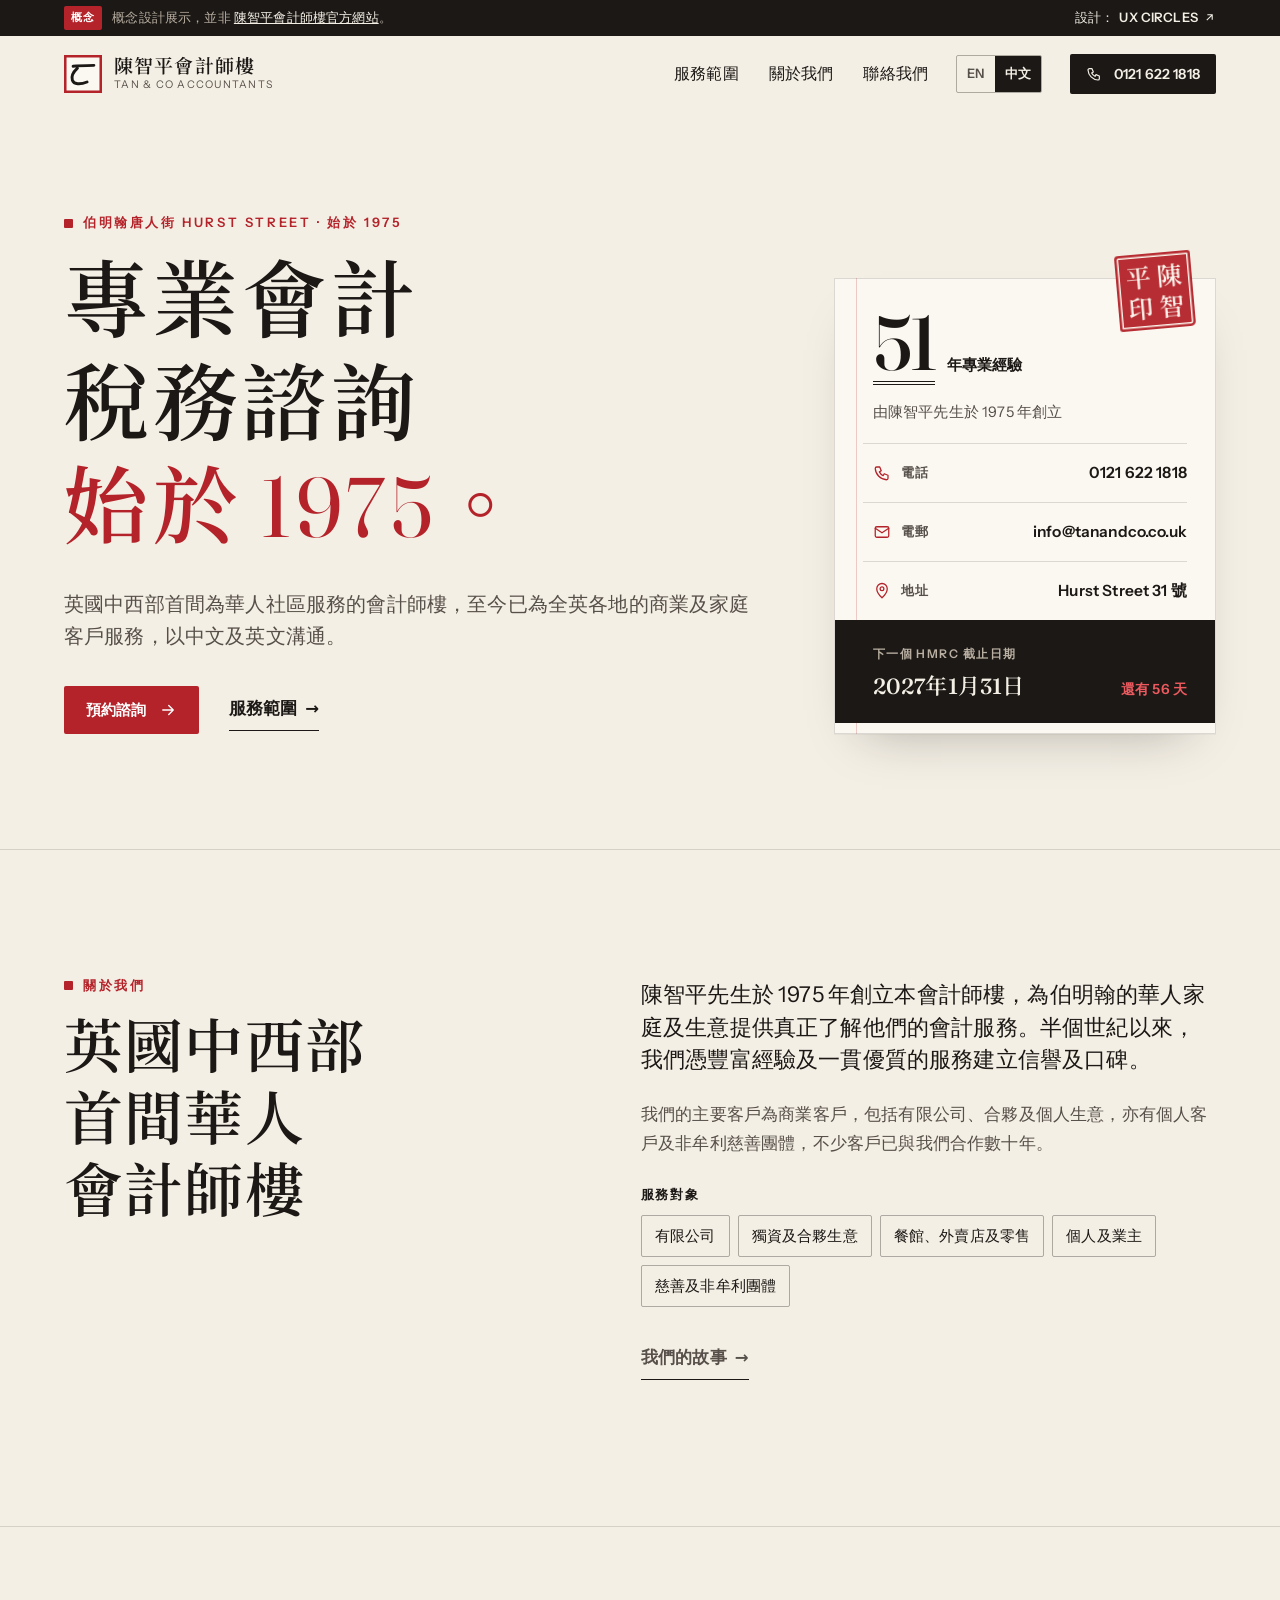
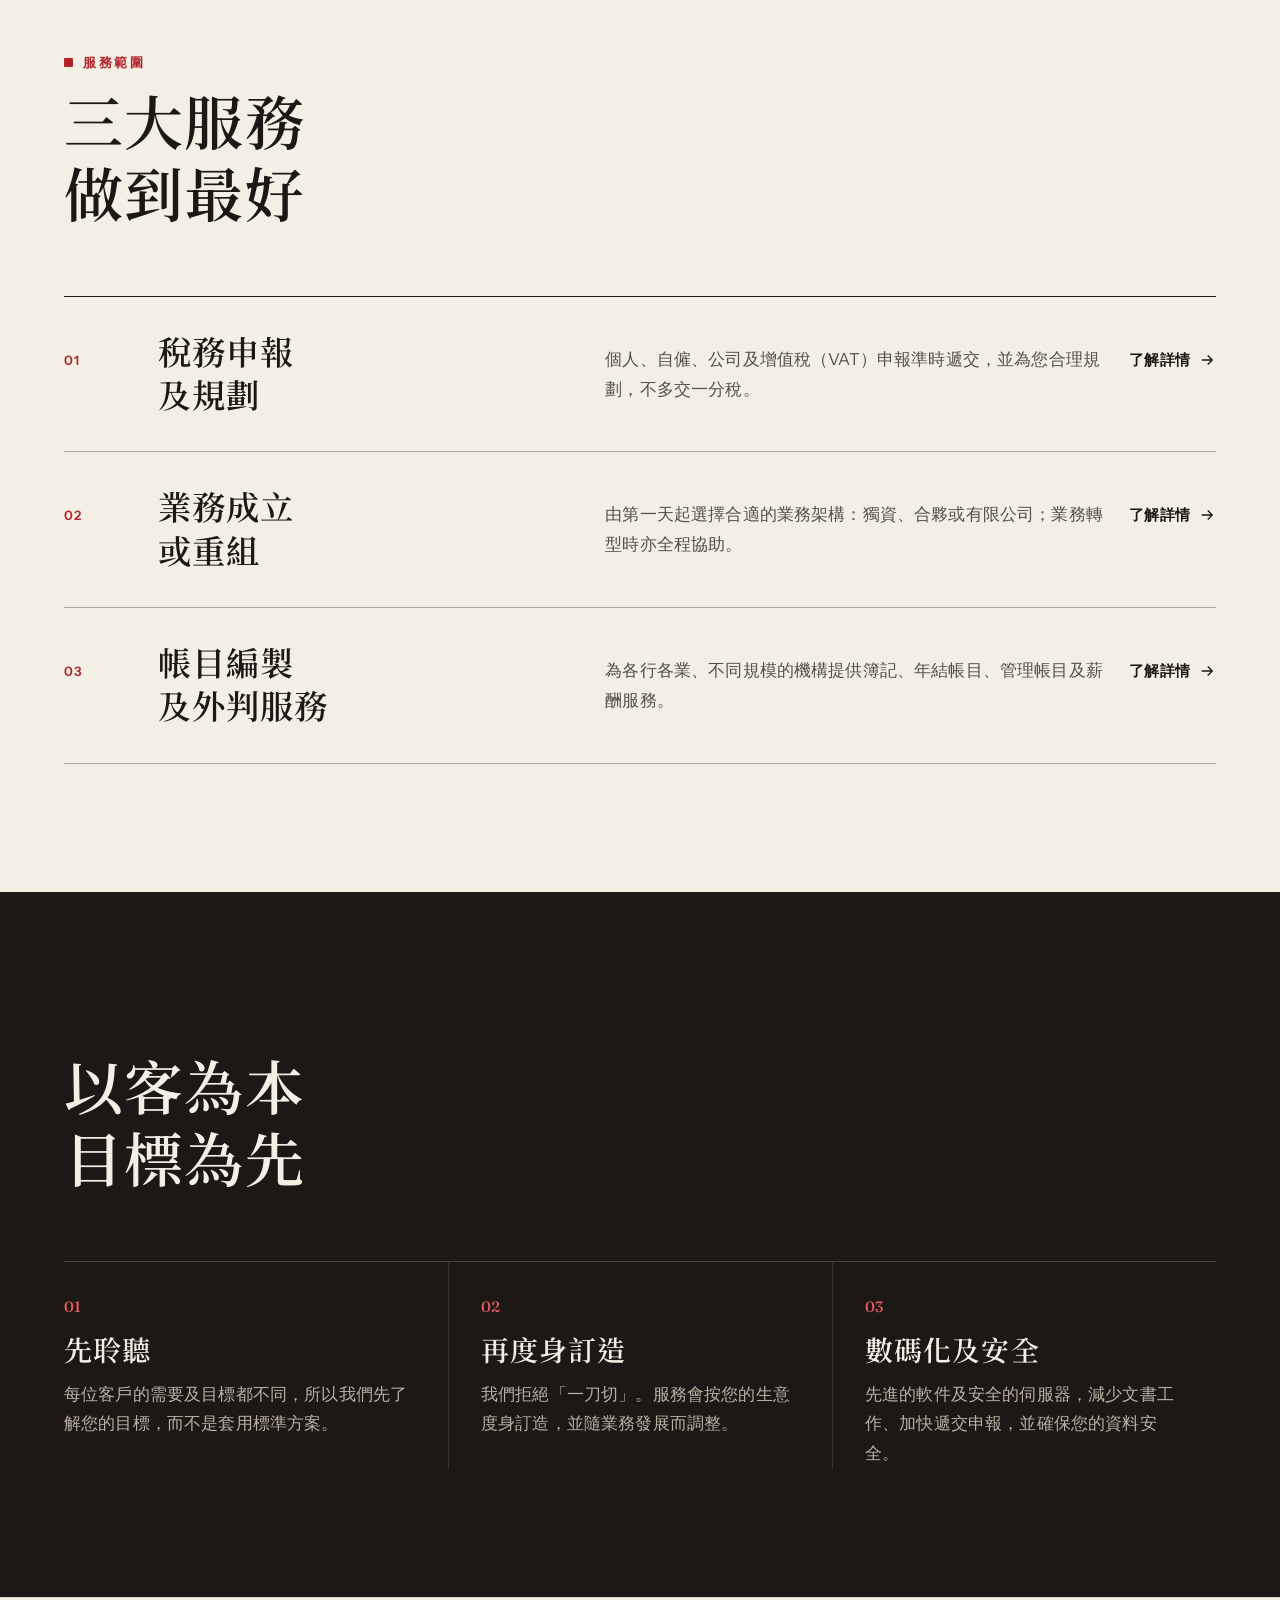
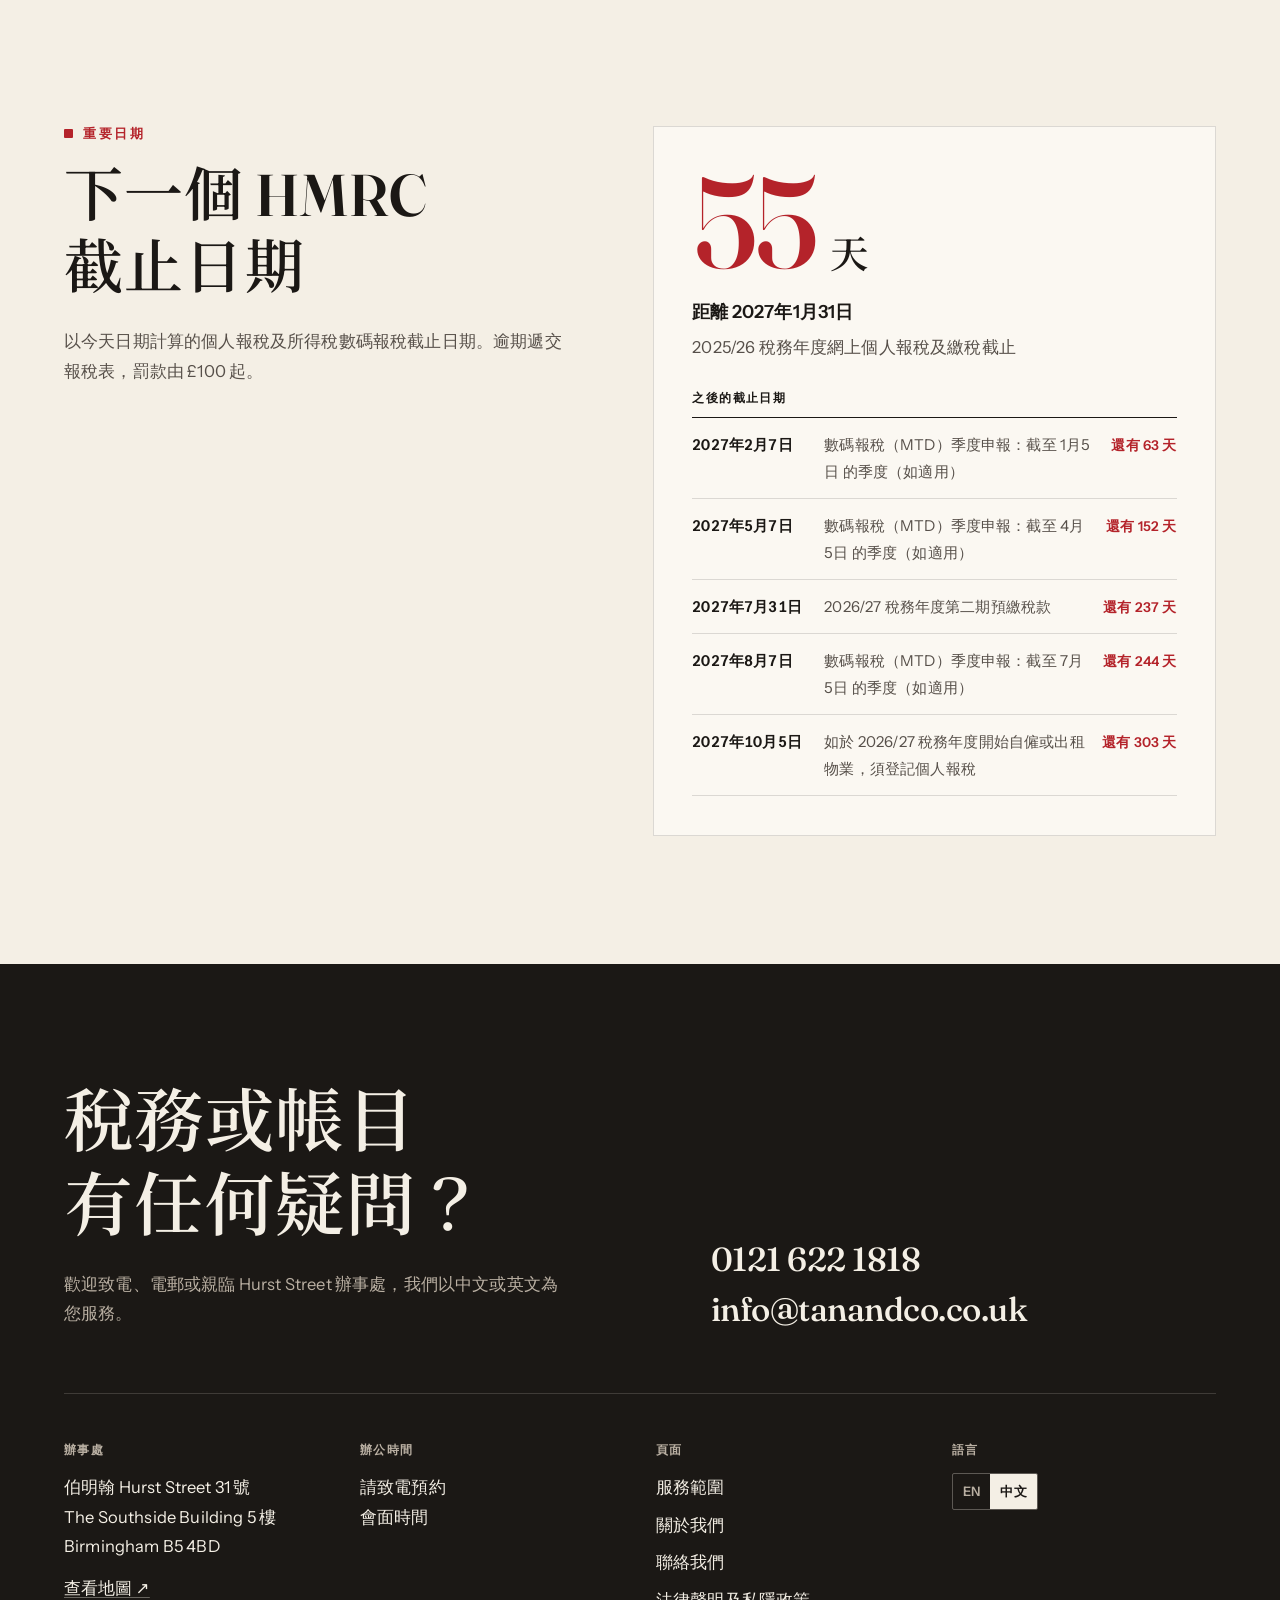
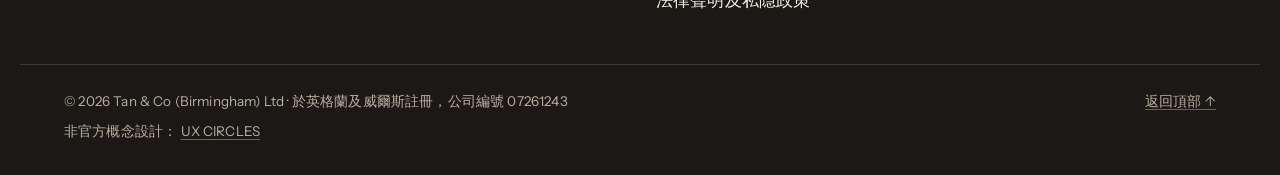
==== zh/index.html @ 6947b35d "Redesign Tan & Co Accountants website (EN + 繁體中文) Static, bilingual concept redesign of tanandco.co." ====
<!doctype html>
<html lang="zh-Hant">
<head>
<meta charset="utf-8">
<meta name="viewport" content="width=device-width, initial-scale=1">
<title>陳智平會計師樓 — 伯明翰唐人街華人會計師樓，始於 1975 | Tan &amp; Co</title>
<meta name="description" content="陳智平會計師樓自 1975 年起扎根伯明翰 Hurst Street，是英國中西部首間華人會計師樓。提供稅務、增值稅、公司成立、帳目及薪酬服務，中英文溝通。">
<link rel="canonical" href="https://www.tanandco.co.uk/zh/">
<link rel="alternate" hreflang="en-GB" href="https://www.tanandco.co.uk/">
<link rel="alternate" hreflang="zh-Hant" href="https://www.tanandco.co.uk/zh/">
<link rel="alternate" hreflang="x-default" href="https://www.tanandco.co.uk/">
<meta property="og:title" content="陳智平會計師樓 — 伯明翰唐人街華人會計師樓，始於 1975 | Tan &amp; Co">
<meta property="og:description" content="陳智平會計師樓自 1975 年起扎根伯明翰 Hurst Street，是英國中西部首間華人會計師樓。提供稅務、增值稅、公司成立、帳目及薪酬服務，中英文溝通。">
<meta property="og:type" content="website">
<meta property="og:locale" content="zh_HK">
<meta name="theme-color" content="#f4efe5">
<link rel="icon" href="../assets/img/favicon.svg" type="image/svg+xml">
<link rel="icon" href="../assets/img/favicon.png" type="image/png" sizes="64x64">
<link rel="apple-touch-icon" href="../assets/img/apple-touch-icon.png">
<link rel="preload" href="../assets/fonts/fraunces.woff2" as="font" type="font/woff2" crossorigin>
<link rel="preload" href="../assets/fonts/noto-serif-tc-600.woff2" as="font" type="font/woff2" crossorigin>
<link rel="stylesheet" href="../assets/css/style.css?v=e826e8e5">
<script>document.documentElement.classList.add("js")</script>
<script type="application/ld+json">{"@context": "https://schema.org", "@type": "AccountingService", "name": "Tan & Co Accountants", "alternateName": ["陳智平會計師樓", "Tan & Co (Birmingham) Ltd"], "url": "https://www.tanandco.co.uk/", "telephone": "+44 121 622 1818", "email": "info@tanandco.co.uk", "foundingDate": "1975", "founder": {"@type": "Person", "name": "Philip Tan"}, "address": {"@type": "PostalAddress", "streetAddress": "5th Floor, The Southside Building, 31 Hurst Street", "addressLocality": "Birmingham", "postalCode": "B5 4BD", "addressCountry": "GB"}, "areaServed": ["West Midlands", "United Kingdom"], "knowsLanguage": ["en", "zh"]}</script>
</head>
<body class="home">
<a class="skip" href="#main">跳至正文</a>
<div class="concept-bar" role="note">
  <div class="wrap concept-inner">
    <p><span class="concept-tag">概念</span><span class="concept-long">概念設計展示，並非 <a href="https://tanandco.co.uk/" target="_blank" rel="noopener">陳智平會計師樓官方網站</a>。</span></p>
    <a href="https://ux-circles.com/web" target="_blank" rel="noopener"><span class="concept-by">設計：</span><strong>UX CIRCLES</strong> <svg viewBox="0 0 24 24" aria-hidden="true"><path d="M7 17 17 7M8 7h9v9"/></svg></a>
  </div>
</div>
<header class="site-header" data-header>
  <div class="wrap header-inner">
    <a class="brand" href="./" aria-label="陳智平會計師樓 — 主頁">
      <svg class="mark" viewBox="0 0 30 30" aria-hidden="true">
  <path class="mark-frame" d="M1 1h28v28H1z"/>
  <path class="mark-stroke" d="M7.2 8.9c4.6-.5 10.4-.6 16.4-.7M10.6 10.4C7.4 13.4 5.6 17 6.6 19.9c1.2 3.4 6.1 3.6 11.6 1.4"/>
</svg>
      <span class="brand-text"><span class="brand-name">陳智平會計師樓</span><span class="brand-sub" lang="en-GB">Tan &amp; Co Accountants</span></span>
    </a>
    <nav class="main-nav" aria-label="Main"><a href="services.html">服務範圍</a><a href="about.html">關於我們</a><a href="contact.html">聯絡我們</a></nav>
    <div class="lang" role="group" aria-label="Language / 語言"><a href="../" lang="en-GB" hreflang="en-GB">EN</a><a href="../zh/" lang="zh-Hant" hreflang="zh-Hant" aria-current="true">中文</a></div>
    <a class="btn btn-ink header-cta" href="tel:+441216221818"><svg viewBox="0 0 24 24" aria-hidden="true"><path d="M5 4h4l2 5-2.5 1.5a11 11 0 0 0 5 5L15 13l5 2v4a2 2 0 0 1-2 2A16 16 0 0 1 3 6a2 2 0 0 1 2-2"/></svg><span>0121 622 1818</span></a>
    <button class="menu-btn" aria-expanded="false" aria-controls="menu"><span class="menu-lines"><span></span><span></span></span><span class="sr">選單</span></button>
  </div>
</header>
<div class="menu" id="menu" hidden>
  <div class="wrap menu-inner">
    <ul class="menu-links"><li><a href="services.html"><span class="mn">01</span>服務範圍</a></li><li><a href="about.html"><span class="mn">02</span>關於我們</a></li><li><a href="contact.html"><span class="mn">03</span>聯絡我們</a></li></ul>
    <div class="menu-foot">
      <a href="tel:+441216221818">0121 622 1818</a>
      <a href="mailto:info@tanandco.co.uk">info@tanandco.co.uk</a>
      <div class="lang" role="group" aria-label="Language / 語言"><a href="../" lang="en-GB" hreflang="en-GB">EN</a><a href="../zh/" lang="zh-Hant" hreflang="zh-Hant" aria-current="true">中文</a></div>
    </div>
  </div>
</div>
<main id="main">

<section class="hero" data-hero>
  <div class="wrap hero-inner">
    <div class="hero-main">
      <p class="label hero-eyebrow reveal-up">伯明翰唐人街 Hurst Street · 始於 1975</p>
      <h1 class="hero-title split"><span class="line"><span>專業會計</span></span><span class="line"><span>稅務諮詢</span></span><span class="line"><span><em>始於 1975。</em></span></span></h1>
      <p class="hero-lead reveal-up">英國中西部首間為華人社區服務的會計師樓，至今已為全英各地的商業及家庭客戶服務，以中文及英文溝通。</p>
      <div class="hero-actions reveal-up">
        <a class="btn btn-red" href="contact.html"><span>預約諮詢</span><svg viewBox="0 0 24 24" aria-hidden="true"><path d="M5 12h14M13 6l6 6-6 6"/></svg></a>
        <a class="btn-text" href="services.html">服務範圍</a>
      </div>
    </div>
    <aside class="ledger reveal-up" aria-label="一覽">
      <span class="seal" aria-hidden="true"><span>陳</span><span>智</span><span>平</span><span>印</span></span>
      <div class="ledger-head">
        <p class="ledger-years"><span data-since="1975">51</span><span class="ledger-yl">年專業經驗</span></p>
        <p class="ledger-est">由陳智平先生於 1975 年創立</p>
      </div>
      <ul class="ledger-rows">
        <li><a href="tel:+441216221818"><span class="lr-l"><svg viewBox="0 0 24 24" aria-hidden="true"><path d="M5 4h4l2 5-2.5 1.5a11 11 0 0 0 5 5L15 13l5 2v4a2 2 0 0 1-2 2A16 16 0 0 1 3 6a2 2 0 0 1 2-2"/></svg>電話</span><span class="lr-v">0121 622 1818</span></a></li>
        <li><a href="mailto:info@tanandco.co.uk"><span class="lr-l"><svg viewBox="0 0 24 24" aria-hidden="true"><rect x="3" y="5" width="18" height="14" rx="2"/><path d="m3 7 9 6 9-6"/></svg>電郵</span><span class="lr-v">info@tanandco.co.uk</span></a></li>
        <li><a href="https://www.google.com/maps/search/?api=1&query=The+Southside+Building+31+Hurst+Street+Birmingham+B5+4BD" target="_blank" rel="noopener"><span class="lr-l"><svg viewBox="0 0 24 24" aria-hidden="true"><path d="M12 21s-7-6.2-7-12a7 7 0 0 1 14 0c0 5.8-7 12-7 12z"/><circle cx="12" cy="9" r="2.5"/></svg>地址</span><span class="lr-v">Hurst Street 31 號</span></a></li>
      </ul>
      <a class="ledger-dl" href="#key-dates" data-next-deadline hidden>
        <span class="lr-k">下一個 HMRC 截止日期</span>
        <span class="ledger-dl-row"><b data-dl-date></b><span class="ledger-in" data-dl-in></span></span>
      </a>
    </aside>
  </div>
</section>

<section class="section first" aria-labelledby="first-h">
  <div class="wrap split-grid">
    <div>
      <p class="label reveal-up">關於我們</p>
      <h2 class="h2 split" id="first-h"><span class="line"><span>英國中西部</span></span><span class="line"><span>首間華人</span></span><span class="line"><span>會計師樓</span></span></h2>
    </div>
    <div class="prose">
      <p class="reveal-up lead-p">陳智平先生於 1975 年創立本會計師樓，為伯明翰的華人家庭及生意提供真正了解他們的會計服務。半個世紀以來，我們憑豐富經驗及一貫優質的服務建立信譽及口碑。</p>
      <p class="reveal-up">我們的主要客戶為商業客戶，包括有限公司、合夥及個人生意，亦有個人客戶及非牟利慈善團體，不少客戶已與我們合作數十年。</p>
      <h3 class="mini-h reveal-up">服務對象</h3>
      <ul class="tags reveal-up"><li>有限公司</li><li>獨資及合夥生意</li><li>餐館、外賣店及零售</li><li>個人及業主</li><li>慈善及非牟利團體</li></ul>
      <p class="reveal-up"><a class="btn-text" href="about.html">我們的故事</a></p>
    </div>
  </div>
</section>

<section class="section services-home" aria-labelledby="svc-h">
  <div class="wrap">
    <div class="sec-head">
      <p class="label reveal-up">服務範圍</p>
      <h2 class="h2 split" id="svc-h"><span class="line"><span>三大服務</span></span><span class="line"><span>做到最好</span></span></h2>
    </div>
    <ul class="svc-list">
      <li class="svc-row reveal-up">
        <a href="services.html#tax">
          <span class="svc-n">01</span>
          <h3 class="svc-t">稅務申報<br>及規劃</h3>
          <p class="svc-d">個人、自僱、公司及增值稅（VAT）申報準時遞交，並為您合理規劃，不多交一分稅。</p>
          <span class="svc-go">了解詳情 <svg viewBox="0 0 24 24" aria-hidden="true"><path d="M5 12h14M13 6l6 6-6 6"/></svg></span>
        </a>
      </li>
      <li class="svc-row reveal-up">
        <a href="services.html#startups">
          <span class="svc-n">02</span>
          <h3 class="svc-t">業務成立<br>或重組</h3>
          <p class="svc-d">由第一天起選擇合適的業務架構：獨資、合夥或有限公司；業務轉型時亦全程協助。</p>
          <span class="svc-go">了解詳情 <svg viewBox="0 0 24 24" aria-hidden="true"><path d="M5 12h14M13 6l6 6-6 6"/></svg></span>
        </a>
      </li>
      <li class="svc-row reveal-up">
        <a href="services.html#accounts">
          <span class="svc-n">03</span>
          <h3 class="svc-t">帳目編製<br>及外判服務</h3>
          <p class="svc-d">為各行各業、不同規模的機構提供簿記、年結帳目、管理帳目及薪酬服務。</p>
          <span class="svc-go">了解詳情 <svg viewBox="0 0 24 24" aria-hidden="true"><path d="M5 12h14M13 6l6 6-6 6"/></svg></span>
        </a>
      </li>
    </ul>
  </div>
</section>

<section class="section dark approach" aria-labelledby="app-h">
  <div class="wrap">
    <div class="sec-head">
      <p class="label reveal-up">我們的宗旨</p>
      <h2 class="h2 split" id="app-h"><span class="line"><span>以客為本</span></span><span class="line"><span>目標為先</span></span></h2>
    </div>
    <ol class="app-list" data-progress>
      <li class="app-item reveal-up"><span class="app-n">01</span><h3>先聆聽</h3><p>每位客戶的需要及目標都不同，所以我們先了解您的目標，而不是套用標準方案。</p></li>
      <li class="app-item reveal-up"><span class="app-n">02</span><h3>再度身訂造</h3><p>我們拒絕「一刀切」。服務會按您的生意度身訂造，並隨業務發展而調整。</p></li>
      <li class="app-item reveal-up"><span class="app-n">03</span><h3>數碼化及安全</h3><p>先進的軟件及安全的伺服器，減少文書工作、加快遞交申報，並確保您的資料安全。</p></li>
    </ol>
  </div>
</section>
<section class="section deadlines" id="key-dates" aria-labelledby="kd-h">
  <div class="wrap dl-grid" data-countdown>
    <div>
      <p class="label reveal-up">重要日期</p>
      <h2 class="h2 split" id="kd-h"><span class="line"><span>下一個 HMRC</span></span><span class="line"><span>截止日期</span></span></h2>
      <p class="muted reveal-up">以今天日期計算的個人報稅及所得稅數碼報稅截止日期。逾期遞交報稅表，罰款由 £100 起。</p>
    </div>
    <div class="dl-card reveal-up">
      <p class="dl-big"><span data-cd-days>—</span> <span class="dl-unit" data-cd-unit></span></p>
      <p class="dl-until" data-cd-until></p>
      <p class="dl-what" data-cd-what></p>
      <h3 class="dl-after">之後的截止日期</h3>
      <ol class="dl-list" data-deadlines></ol>
    </div>
  </div>
</section>

</main>
<footer class="site-footer">
  <div class="wrap">
    <div class="footer-top">
      <div>
        <h2 class="footer-q split"><span class="line"><span>稅務或帳目</span></span><span class="line"><span>有任何疑問？</span></span></h2>
        <p class="footer-lead">歡迎致電、電郵或親臨 Hurst Street 辦事處，我們以中文或英文為您服務。</p>
      </div>
      <div class="footer-contact">
        <a class="big-link" href="tel:+441216221818">0121 622 1818</a>
        <a class="big-link" href="mailto:info@tanandco.co.uk">info@tanandco.co.uk</a>
      </div>
    </div>
    <div class="footer-grid">
      <div><h3 class="f-h">辦事處</h3><p>伯明翰 Hurst Street 31 號<br>The Southside Building 5 樓<br>Birmingham B5 4BD</p><p><a class="u" href="https://www.google.com/maps/search/?api=1&query=The+Southside+Building+31+Hurst+Street+Birmingham+B5+4BD" rel="noopener" target="_blank">查看地圖 ↗</a></p></div>
      <div><h3 class="f-h">辦公時間</h3><p>請致電預約<br>會面時間</p></div>
      <div><h3 class="f-h">頁面</h3><ul class="f-links"><li><a href="services.html">服務範圍</a></li><li><a href="about.html">關於我們</a></li><li><a href="contact.html">聯絡我們</a></li><li><a href="legal.html">法律聲明及私隱政策</a></li></ul></div>
      <div><h3 class="f-h">語言</h3><div class="lang" role="group" aria-label="Language / 語言"><a href="../" lang="en-GB" hreflang="en-GB">EN</a><a href="../zh/" lang="zh-Hant" hreflang="zh-Hant" aria-current="true">中文</a></div></div>
    </div>
  </div>
  <div class="wrap footer-base">
    <span>© <span data-year>2026</span> Tan &amp; Co (Birmingham) Ltd · 於英格蘭及威爾斯註冊，公司編號 07261243<br><span class="concept-note">非官方概念設計： <a class="u" href="https://ux-circles.com/web" target="_blank" rel="noopener">UX CIRCLES</a></span></span>
    <a href="#main" class="u">返回頂部 ↑</a>
  </div>
</footer>
<nav class="action-bar" aria-label="Quick contact">
  <a href="tel:+441216221818"><svg viewBox="0 0 24 24" aria-hidden="true"><path d="M5 4h4l2 5-2.5 1.5a11 11 0 0 0 5 5L15 13l5 2v4a2 2 0 0 1-2 2A16 16 0 0 1 3 6a2 2 0 0 1 2-2"/></svg><span>致電</span></a>
  <a href="mailto:info@tanandco.co.uk"><svg viewBox="0 0 24 24" aria-hidden="true"><rect x="3" y="5" width="18" height="14" rx="2"/><path d="m3 7 9 6 9-6"/></svg><span>電郵</span></a>
  <a href="https://www.google.com/maps/search/?api=1&query=The+Southside+Building+31+Hurst+Street+Birmingham+B5+4BD" target="_blank" rel="noopener"><svg viewBox="0 0 24 24" aria-hidden="true"><path d="M12 21s-7-6.2-7-12a7 7 0 0 1 14 0c0 5.8-7 12-7 12z"/><circle cx="12" cy="9" r="2.5"/></svg><span>地圖</span></a>
</nav>
<script>window.TANCO = {"today": "今天", "tomorrow": "明天", "inDays": "還有 {n} 天", "days": "天", "day": "天", "until": "距離 {date}", "dl": {"jan": "{ty} 稅務年度網上個人報稅及繳稅截止", "jul": "{ty} 稅務年度第二期預繳稅款", "oct5": "如於 {ty} 稅務年度開始自僱或出租物業，須登記個人報稅", "oct31": "{ty} 稅務年度紙本個人報稅表截止", "mtd": "數碼報稅（MTD）季度申報：截至 {end} 的季度（如適用）"}, "calc": {"accounts": "向 Companies House 遞交年度帳目", "ctpay": "繳交公司稅", "ct600": "遞交公司稅申報表（CT600）", "cs01": "確認聲明書（此日期後 14 天內）"}, "mailSubject": "網站查詢", "mailName": "姓名", "mailPhone": "電話", "mailLang": "希望使用的語言", "mailService": "查詢服務"};</script>
<script src="../assets/js/main.js?v=87f1fec1" defer></script>
</body>
</html>
---- assets/css/style.css ----
/* Tan & Co Accountants — ink, rice paper and seal red */
@font-face { font-family: "Fraunces"; src: url("../fonts/fraunces.woff2") format("woff2"); font-weight: 400 600; font-display: swap; }
@font-face { font-family: "Fraunces"; src: url("../fonts/fraunces-italic.woff2") format("woff2"); font-weight: 400 600; font-style: italic; font-display: swap; }
@font-face { font-family: "Instrument Sans"; src: url("../fonts/instrument-sans.woff2") format("woff2"); font-weight: 400 600; font-display: swap; }
@font-face { font-family: "Noto Serif TC"; src: url("../fonts/noto-serif-tc-600.woff2") format("woff2"); font-weight: 600; font-display: swap; }

:root {
  --paper: #f4efe5;
  --paper-2: #ebe3d3;
  --card: #fbf8f2;
  --ink: #1b1815;
  --ink-2: #57504a;
  --rule: rgba(27, 24, 21, .14);
  --rule-strong: rgba(27, 24, 21, .32);
  --red: #b4232a;
  --red-deep: #8f1b21;
  --on-dark: #f4efe5;
  --on-dark-2: #b9afa2;
  --red-on-dark: #ec5a5f;
  --serif: "Fraunces", "Noto Serif TC", Georgia, "Times New Roman", serif;
  --sans: "Instrument Sans", system-ui, -apple-system, "Segoe UI", "PingFang TC", "Microsoft JhengHei", "Noto Sans TC", sans-serif;
  --gutter: clamp(16px, 4vw, 44px);
  --ease: cubic-bezier(.2, .7, .1, 1);
}

*, *::before, *::after { box-sizing: border-box; }
html { -webkit-text-size-adjust: 100%; scroll-behavior: smooth; scroll-padding-top: 96px; }
body { margin: 0; background: var(--paper); color: var(--ink); font: 400 17px/1.6 var(--sans); -webkit-font-smoothing: antialiased; text-rendering: optimizeLegibility; overflow-x: hidden; }
:lang(zh) body, body:lang(zh) { font-size: 16.5px; line-height: 1.8; letter-spacing: .01em; }
img, svg { display: block; max-width: 100%; }
a { color: inherit; }
::selection { background: var(--red); color: #fff; }
:focus-visible { outline: 2px solid var(--red); outline-offset: 3px; border-radius: 2px; }
.sr { position: absolute; width: 1px; height: 1px; overflow: hidden; clip: rect(0 0 0 0); white-space: nowrap; }
.skip { position: absolute; left: 16px; top: -60px; z-index: 100; background: var(--ink); color: var(--paper); padding: 10px 16px; border-radius: 4px; }
.skip:focus { top: 12px; }
.wrap { max-width: 1240px; margin: 0 auto; padding: 0 var(--gutter); }

/* ---------------------------------------------------------------- type */
.label { font: 600 12px/1.2 var(--sans); letter-spacing: .14em; text-transform: uppercase; color: var(--red); margin: 0 0 18px; display: flex; align-items: center; gap: 10px; }
.label::before { content: ""; width: 9px; height: 9px; background: var(--red); border-radius: 1px; flex: none; }
:lang(zh) .label { letter-spacing: .2em; font-size: 13px; }
.h2, .hero-title, .page-title, .footer-q { font-family: var(--serif); font-weight: 500; letter-spacing: -.02em; line-height: 1.02; margin: 0; font-variation-settings: "opsz" 144; }
:lang(zh) :is(.h2, .hero-title, .page-title, .footer-q) { font-weight: 600; letter-spacing: .02em; line-height: 1.22; }
:lang(zh) .hero-title { font-size: clamp(44px, 6.6vw, 92px); letter-spacing: .06em; }
.h2 { font-size: clamp(34px, 4.6vw, 60px); }
.hero-title { font-size: clamp(46px, 7.4vw, 104px); }
.page-title { font-size: clamp(44px, 7vw, 96px); }
.hero-title em, .page-title em { font-style: italic; color: var(--red); font-weight: 400; }
:lang(zh) .hero-title em { font-style: normal; }
.muted { color: var(--ink-2); }
.lead-p { font-size: clamp(19px, 1.7vw, 22px); line-height: 1.5; color: var(--ink); }
.prose p { margin: 0 0 1.1em; color: var(--ink-2); }
.prose .lead-p { color: var(--ink); }
.mini-h { font: 600 13px/1.2 var(--sans); letter-spacing: .12em; text-transform: uppercase; margin: 28px 0 12px; color: var(--ink); }
.u { text-decoration: underline; text-decoration-color: var(--rule-strong); text-underline-offset: 3px; transition: text-decoration-color .2s; }
.u:hover { text-decoration-color: currentColor; }

/* line-by-line headline reveal */
.split .line { display: block; overflow: hidden; padding-bottom: .08em; margin-bottom: -.08em; }
.split .line > span { display: inline-block; }
.js .split .line > span { transform: translateY(105%); transition: transform 1s var(--ease); }
.js .split.is-in .line > span { transform: none; }
.js .split.is-in .line:nth-child(2) > span { transition-delay: .09s; }
.js .split.is-in .line:nth-child(3) > span { transition-delay: .18s; }
.js .reveal-up { opacity: 0; transform: translateY(18px); transition: opacity .9s var(--ease), transform .9s var(--ease); }
.js .reveal-up.is-in { opacity: 1; transform: none; }

/* ---------------------------------------------------------------- buttons */
.btn { display: inline-flex; align-items: center; gap: 12px; padding: 15px 22px; border-radius: 2px; font: 600 15px/1 var(--sans); text-decoration: none; border: 0; cursor: pointer; transition: background .25s, color .25s, transform .25s; }
.btn svg { width: 18px; height: 18px; fill: none; stroke: currentColor; stroke-width: 1.8; stroke-linecap: round; stroke-linejoin: round; transition: transform .3s var(--ease); }
.btn:hover svg { transform: translateX(4px); }
.btn-red { background: var(--red); color: #fff; }
.btn-red:hover { background: var(--red-deep); }
.btn-ink { background: var(--ink); color: var(--paper); }
.btn-ink:hover { background: var(--red); }
.btn-text { display: inline-flex; align-items: center; gap: 8px; font-weight: 600; text-decoration: none; padding: 6px 0; border-bottom: 1.5px solid var(--ink); transition: color .2s, border-color .2s; }
.btn-text::after { content: "→"; transition: transform .3s var(--ease); }
.btn-text:hover { color: var(--red); border-color: var(--red); }
.btn-text:hover::after { transform: translateX(4px); }

/* ---------------------------------------------------------------- concept bar */
.concept-bar { background: var(--ink); color: var(--on-dark-2); font-size: 13px; }
.concept-inner { display: flex; justify-content: space-between; align-items: center; gap: 16px; min-height: 36px; }
.concept-inner p { margin: 0; display: flex; gap: 10px; align-items: center; }
.concept-tag { background: var(--red); color: #fff; font-weight: 600; font-size: 11px; letter-spacing: .1em; text-transform: uppercase; padding: 2px 7px; border-radius: 2px; }
.concept-bar a { color: var(--on-dark); }
.concept-inner > a { display: inline-flex; align-items: center; gap: 5px; text-decoration: none; white-space: nowrap; }
.concept-inner > a svg { width: 13px; height: 13px; fill: none; stroke: currentColor; stroke-width: 2; }

/* ---------------------------------------------------------------- header */
.site-header { position: sticky; top: 0; z-index: 50; background: rgba(244, 239, 229, .92); backdrop-filter: blur(10px); -webkit-backdrop-filter: blur(10px); border-bottom: 1px solid transparent; transition: border-color .3s, transform .45s var(--ease); }
.site-header.is-scrolled { border-color: var(--rule); }
.site-header.is-hidden { transform: translateY(-100%); }
.header-inner { display: flex; align-items: center; gap: 28px; height: 76px; }
.brand { display: flex; align-items: center; gap: 12px; text-decoration: none; margin-right: auto; }
.mark { width: 38px; height: 38px; flex: none; }
.mark-frame { fill: var(--card); stroke: var(--red); stroke-width: 2; }
.mark-stroke { fill: none; stroke: var(--ink); stroke-width: 2.3; stroke-linecap: round; stroke-linejoin: round; }
.brand-text { display: flex; flex-direction: column; line-height: 1.1; }
.brand-name { font: 600 21px/1 var(--serif); letter-spacing: -.01em; font-variation-settings: "opsz" 48; }
:lang(zh) .brand-name { font-size: 19px; letter-spacing: .06em; }
.brand-sub { font-size: 12px; color: var(--ink-2); letter-spacing: .08em; margin-top: 3px; }
.brand-sub:lang(en) { text-transform: uppercase; letter-spacing: .12em; font-size: 10.5px; }
.main-nav { display: flex; gap: 30px; }
.main-nav a { text-decoration: none; font-weight: 500; font-size: 15.5px; position: relative; padding: 6px 0; }
.main-nav a::after { content: ""; position: absolute; left: 0; right: 0; bottom: 0; height: 1.5px; background: var(--red); transform: scaleX(0); transform-origin: left; transition: transform .35s var(--ease); }
.main-nav a:hover::after, .main-nav a[aria-current]::after { transform: scaleX(1); }
.lang { display: inline-flex; border: 1px solid var(--rule-strong); border-radius: 2px; overflow: hidden; }
.lang a { padding: 6px 10px; font-size: 13px; font-weight: 600; text-decoration: none; color: var(--ink-2); }
.lang a[aria-current] { background: var(--ink); color: var(--paper); }
.lang a:not([aria-current]):hover { color: var(--red); }
.header-cta { padding: 12px 16px; font-size: 14px; }
.header-cta svg { width: 16px; height: 16px; }
.menu-btn { display: none; width: 44px; height: 44px; border: 0; background: none; cursor: pointer; padding: 0; margin-right: -10px; color: var(--ink); }
.menu-lines { display: grid; gap: 7px; width: 24px; margin: auto; }
.menu-lines span { height: 2px; background: currentColor; transition: transform .4s var(--ease); }
.menu-open .menu-lines span:first-child { transform: translateY(4.5px) rotate(45deg); }
.menu-open .menu-lines span:last-child { transform: translateY(-4.5px) rotate(-45deg); }
.menu { position: fixed; inset: 0; z-index: 40; background: var(--paper); padding-top: 120px; opacity: 0; transition: opacity .4s; overflow-y: auto; }
.menu.is-open { opacity: 1; }
.menu-links { list-style: none; margin: 0; padding: 0; }
.menu-links a { display: flex; align-items: baseline; gap: 16px; padding: 14px 0; border-bottom: 1px solid var(--rule); font: 500 clamp(36px, 10vw, 54px)/1.05 var(--serif); text-decoration: none; letter-spacing: -.02em; }
:lang(zh) .menu-links a { font-weight: 600; letter-spacing: .04em; }
.menu-links .mn { font: 600 13px var(--sans); color: var(--red); letter-spacing: .1em; }
.menu-foot { display: grid; gap: 14px; margin: 32px 0 120px; font-size: 18px; }
.menu-foot > a { text-decoration: none; font-weight: 500; }
.menu-foot .lang { justify-self: start; }

/* ---------------------------------------------------------------- hero */
.hero { padding: clamp(48px, 8vw, 110px) 0 clamp(64px, 9vw, 120px); position: relative; }
.hero-inner { display: grid; grid-template-columns: minmax(0, 1.45fr) minmax(320px, .8fr); gap: clamp(40px, 6vw, 96px); align-items: end; }
.hero-title { margin-bottom: 30px; }
.hero-lead { font-size: clamp(18px, 1.6vw, 21px); line-height: 1.55; max-width: 34em; color: var(--ink-2); margin: 0 0 34px; }
.hero-actions { display: flex; flex-wrap: wrap; align-items: center; gap: 22px 30px; }

/* ledger card: the firm at a glance */
.ledger { position: relative; background: var(--card); border: 1px solid var(--rule); padding: 30px 28px 10px; box-shadow: 0 1px 0 rgba(27,24,21,.04), 0 24px 50px -30px rgba(27,24,21,.35);
  background-image: linear-gradient(90deg, transparent 21px, rgba(180,35,42,.22) 21px, rgba(180,35,42,.22) 22px, transparent 22px); }
.ledger .seal { position: absolute; top: -26px; right: 22px; }
.ledger-head { padding-left: 10px; padding-bottom: 18px; }
.ledger-years { margin: 0; display: flex; align-items: baseline; gap: 12px; }
.ledger-years > span:first-child { font: 500 76px/0.9 var(--serif); letter-spacing: -.04em; font-variation-settings: "opsz" 144; font-variant-numeric: lining-nums; border-bottom: 4px double var(--ink); padding-bottom: 4px; }
.ledger-yl { font-weight: 600; font-size: 15px; max-width: 7em; line-height: 1.25; }
.ledger-est { margin: 14px 0 0; color: var(--ink-2); font-size: 14.5px; }
.ledger-rows { list-style: none; margin: 0; padding: 0; }
.ledger-rows li { border-top: 1px solid var(--rule); }
.ledger-rows a { display: flex; justify-content: space-between; align-items: center; gap: 16px; padding: 15px 0 15px 10px; text-decoration: none; transition: color .2s, padding .3s var(--ease); }
.ledger-rows a:hover { color: var(--red); padding-left: 16px; }
.lr-l { display: inline-flex; align-items: center; gap: 10px; font-size: 13px; font-weight: 600; letter-spacing: .08em; text-transform: uppercase; color: var(--ink-2); }
.lr-l svg, .action-bar svg { width: 18px; height: 18px; fill: none; stroke: var(--red); stroke-width: 1.7; stroke-linecap: round; stroke-linejoin: round; }
.lr-v { font-weight: 600; font-size: 15.5px; text-align: right; overflow-wrap: anywhere; }
.ledger-dl { display: block; margin: 0 -28px; padding: 18px 28px 20px 38px; background: var(--ink); color: var(--on-dark); text-decoration: none; }
.ledger-dl[hidden] { display: none; }
.lr-k { font-size: 12px; font-weight: 600; letter-spacing: .12em; text-transform: uppercase; color: var(--on-dark-2); }
.ledger-dl-row { display: flex; justify-content: space-between; align-items: baseline; gap: 12px; margin-top: 6px; }
.ledger-dl b { font: 500 22px/1.2 var(--serif); }
.ledger-in { color: var(--red-on-dark); font-weight: 600; font-size: 14px; white-space: nowrap; }

/* the founder's seal, 陳智平印 */
.seal { display: grid; grid-template-columns: 1fr 1fr; grid-auto-flow: column; grid-template-rows: 1fr 1fr; width: 76px; height: 76px; padding: 7px; gap: 1px; background: var(--red); color: #fbf3ea; border-radius: 4px 3px 5px 3px; box-shadow: inset 0 0 0 2.5px var(--red), inset 0 0 0 4px #fbf3ea; transform: rotate(-5deg); font: 600 25px/1 "Noto Serif TC", serif; place-items: center; direction: rtl; }
.seal span { direction: ltr; }
.js .hero .seal { opacity: 0; transform: rotate(-5deg) scale(1.5); }
.js .hero .ledger.is-in .seal { animation: stamp .55s .65s cubic-bezier(.3, 1.4, .5, 1) forwards; }
@keyframes stamp { 0% { opacity: 0; transform: rotate(-5deg) scale(1.5); } 60% { opacity: 1; } 100% { opacity: .96; transform: rotate(-5deg) scale(1); } }

/* ---------------------------------------------------------------- sections */
.section { padding: clamp(72px, 10vw, 140px) 0; border-top: 1px solid var(--rule); }
.section.dark { background: var(--ink); color: var(--on-dark); border-top: 0; }
.section.paper-2 { background: var(--paper-2); }
.dark .label { color: var(--red-on-dark); }
.dark .label::before { background: var(--red-on-dark); }
.dark .prose p, .dark .muted { color: var(--on-dark-2); }
.dark .prose .lead-p { color: var(--on-dark); }
.split-grid { display: grid; grid-template-columns: minmax(0, 1fr) minmax(0, 1.15fr); gap: clamp(32px, 6vw, 100px); align-items: start; }
.sec-head { display: flex; flex-direction: column; margin-bottom: clamp(40px, 5vw, 72px); }
.sticky { position: sticky; top: 110px; }
.tags { list-style: none; margin: 0 0 30px; padding: 0; display: flex; flex-wrap: wrap; gap: 8px; }
.tags li { border: 1px solid var(--rule-strong); padding: 7px 13px; border-radius: 2px; font-size: 14.5px; font-weight: 500; }

/* services list on home */
.svc-list { list-style: none; margin: 0; padding: 0; border-top: 1.5px solid var(--ink); }
.svc-row { border-bottom: 1px solid var(--rule-strong); }
.svc-row a { display: grid; grid-template-columns: 70px minmax(0, 1.1fr) minmax(0, 1.3fr) auto; gap: 24px; align-items: baseline; padding: 34px 0; text-decoration: none; transition: background .3s, padding .4s var(--ease); }
.svc-row a:hover { background: var(--card); padding-left: 18px; padding-right: 18px; }
.svc-n { font: 600 13px var(--sans); color: var(--red); letter-spacing: .1em; }
.svc-t { font: 500 clamp(26px, 2.6vw, 34px)/1.1 var(--serif); margin: 0; letter-spacing: -.015em; }
:lang(zh) .svc-t { font-weight: 600; letter-spacing: .03em; line-height: 1.3; }
.svc-d { margin: 0; color: var(--ink-2); }
.svc-go { display: inline-flex; align-items: center; gap: 8px; font-weight: 600; font-size: 14.5px; white-space: nowrap; }
.svc-go svg { width: 18px; height: 18px; fill: none; stroke: currentColor; stroke-width: 1.8; transition: transform .3s var(--ease); }
.svc-row a:hover .svc-go { color: var(--red); }
.svc-row a:hover .svc-go svg { transform: translateX(5px); }

/* approach */
.app-list { list-style: none; margin: 0; padding: 0; display: grid; grid-template-columns: repeat(3, 1fr); gap: 0; position: relative; border-top: 1px solid rgba(244,239,229,.2); }
.app-list::before { content: ""; position: absolute; left: 0; top: -1px; height: 2px; width: calc(var(--p, 1) * 100%); background: var(--red-on-dark); }
.approach .split-grid + .app-list { margin-top: clamp(48px, 6vw, 80px); }
.app-item { padding: 30px 32px 0 0; }
.app-item + .app-item { padding-left: 32px; border-left: 1px solid rgba(244,239,229,.12); }
.app-n { font: 500 15px var(--serif); color: var(--red-on-dark); }
.app-item h3 { font: 500 28px/1.15 var(--serif); margin: 14px 0 12px; letter-spacing: -.01em; }
:lang(zh) .app-item h3 { font-weight: 600; letter-spacing: .04em; }
.app-item p { margin: 0; color: var(--on-dark-2); }

/* deadlines */
.dl-grid { display: grid; grid-template-columns: minmax(0, 1fr) minmax(0, 1.1fr); gap: clamp(32px, 6vw, 100px); align-items: start; }
.dl-grid .h2 { margin-bottom: 24px; }
.dl-card { background: var(--card); border: 1px solid var(--rule); padding: clamp(26px, 3vw, 40px); }
.dl-big { margin: 0; font: 500 clamp(80px, 10vw, 132px)/0.9 var(--serif); letter-spacing: -.045em; font-variation-settings: "opsz" 144; color: var(--red); font-variant-numeric: lining-nums tabular-nums; }
.dl-unit { font-size: .3em; letter-spacing: 0; color: var(--ink); }
.dl-until { margin: 16px 0 4px; font-weight: 600; font-size: 18px; }
.dl-what { margin: 0 0 28px; color: var(--ink-2); }
.dl-after { font: 600 12px var(--sans); letter-spacing: .12em; text-transform: uppercase; margin: 0; padding-bottom: 10px; border-bottom: 1.5px solid var(--ink); }
.dl-list { list-style: none; margin: 0; padding: 0; }
.dl-list li { display: grid; grid-template-columns: 116px 1fr auto; gap: 16px; padding: 13px 0; border-bottom: 1px solid var(--rule); font-size: 15px; align-items: baseline; }
.dl-d { font-weight: 600; font-variant-numeric: tabular-nums; }
.dl-l { color: var(--ink-2); }
.dl-in { font-size: 13.5px; color: var(--red); font-weight: 600; white-space: nowrap; }

/* ---------------------------------------------------------------- inner pages */
.page-hero { padding: clamp(56px, 9vw, 120px) 0 clamp(56px, 7vw, 96px); }
.page-title { margin-bottom: 30px; max-width: 13em; }
.page-lead { font-size: clamp(19px, 1.7vw, 22px); line-height: 1.5; color: var(--ink-2); max-width: 36em; margin: 0; }

.svc-layout { display: grid; grid-template-columns: 220px minmax(0, 1fr); gap: clamp(32px, 5vw, 80px); border-top: 1px solid var(--rule); }
.toc { position: sticky; top: 100px; align-self: start; padding-top: 64px; }
.toc ul { list-style: none; margin: 0; padding: 0; }
.toc a { display: flex; gap: 12px; padding: 10px 0 10px 14px; border-left: 2px solid var(--rule); text-decoration: none; font-weight: 500; font-size: 15px; color: var(--ink-2); transition: color .2s, border-color .2s; }
.toc a span { font-size: 12px; font-weight: 600; color: var(--red); padding-top: 2px; }
.toc a:hover, .toc a.is-active { color: var(--ink); border-color: var(--red); }
.svc-section { display: grid; grid-template-columns: minmax(0, .85fr) minmax(0, 1.15fr); gap: clamp(28px, 4vw, 64px); padding: 64px 0 80px; border-bottom: 1px solid var(--rule); scroll-margin-top: 80px; }
.svc-section:last-child { border-bottom: 0; }
.svc-big-n { display: block; font: 400 clamp(64px, 7vw, 96px)/1 var(--serif); color: var(--red); font-style: italic; margin-bottom: 16px; letter-spacing: -.03em; }
.svc-section .h2 { font-size: clamp(32px, 3.6vw, 46px); }
.svc-body .lead-p { margin-top: 0; }
.checks { list-style: none; margin: 28px 0; padding: 0; border-top: 1px solid var(--rule); }
.checks li { display: flex; gap: 14px; padding: 14px 0; border-bottom: 1px solid var(--rule); }
.checks svg { width: 20px; height: 20px; flex: none; margin-top: 3px; fill: none; stroke: var(--red); stroke-width: 2; stroke-linecap: round; stroke-linejoin: round; }
.note { background: var(--card); border-left: 3px solid var(--red); padding: 20px 24px; margin: 0 0 28px; font-size: 15.5px; color: var(--ink-2); }
.note p { margin: 0; }
.note b { color: var(--ink); }
.note-k { font-size: 12px !important; font-weight: 600; letter-spacing: .12em; text-transform: uppercase; color: var(--red) !important; margin-bottom: 8px !important; }

.facts { margin-top: 30px; }
.rates { margin: 0 0 8px; }
.rates div { display: grid; grid-template-columns: 90px 1fr; gap: 14px; padding: 10px 0; border-bottom: 1px solid var(--rule-strong); }
.rates dt { font: 500 22px/1.1 var(--serif); }
.rates dd { margin: 0; color: var(--ink-2); font-size: 15.5px; }
.facts p { color: var(--ink-2); }
.calc { background: var(--card); border: 1px solid var(--rule); padding: clamp(26px, 3vw, 40px); }
.calc label { display: block; font-size: 13px; font-weight: 600; letter-spacing: .1em; text-transform: uppercase; margin-bottom: 10px; }
.calc input { font: 500 22px var(--serif); padding: 12px 14px; width: 100%; max-width: 280px; border: 1.5px solid var(--ink); border-radius: 2px; background: var(--paper); color: var(--ink); }
.calc-out { margin: 28px 0 0; border-top: 1.5px solid var(--ink); }
.calc-out div { display: flex; justify-content: space-between; gap: 16px; padding: 16px 0; border-bottom: 1px solid var(--rule); align-items: baseline; flex-wrap: wrap; }
.calc-out dt { color: var(--ink-2); }
.calc-out dd { margin: 0; font: 500 22px var(--serif); }
.calc-note { font-size: 13.5px; color: var(--ink-2); margin: 18px 0 0; }

/* timeline */
.timeline { list-style: none; margin: 0; padding: 0 0 0 28px; position: relative; }
.timeline::before { content: ""; position: absolute; left: 0; top: 8px; bottom: 8px; width: 1px; background: var(--rule-strong); }
.timeline::after { content: ""; position: absolute; left: 0; top: 8px; width: 2px; margin-left: -.5px; height: calc(var(--p, 1) * (100% - 16px)); background: var(--red); }
.tl-item { position: relative; padding-bottom: 52px; }
.tl-item:last-child { padding-bottom: 0; }
.tl-item::before { content: ""; position: absolute; left: -34px; top: 14px; width: 11px; height: 11px; background: var(--paper); border: 2px solid var(--red); border-radius: 1px; transform: rotate(45deg); }
.tl-y { display: block; font: 500 clamp(44px, 5vw, 64px)/1 var(--serif); letter-spacing: -.03em; margin-bottom: 12px; font-variation-settings: "opsz" 144; }
:lang(zh) .tl-y { font-weight: 600; }
.tl-item p { margin: 0; font-size: 18px; color: var(--ink-2); max-width: 32em; }
.about-seal { display: flex; align-items: center; gap: 20px; margin-top: 40px; }
.about-seal p { margin: 0; font-size: 14.5px; max-width: 16em; }

/* contact */
.contact-sec { padding-top: 0; border-top: 0; }
.contact-grid { display: grid; grid-template-columns: minmax(0, 1fr) minmax(0, 1.1fr); gap: clamp(32px, 6vw, 100px); align-items: start; border-top: 1px solid var(--rule); padding-top: clamp(48px, 6vw, 80px); }
.cd { margin: 0; }
.cd > div { padding: 22px 0; border-bottom: 1px solid var(--rule); }
.cd > div:first-child { padding-top: 0; }
.cd dt { font-size: 12px; font-weight: 600; letter-spacing: .12em; text-transform: uppercase; color: var(--red); margin-bottom: 8px; }
.cd dd { margin: 0; }
.cd address { font-style: normal; font-size: 18px; margin-bottom: 12px; }
.cd p { margin: 0; color: var(--ink-2); }
.big-link { font: 500 clamp(24px, 2.6vw, 34px)/1.2 var(--serif); text-decoration: none; letter-spacing: -.015em; overflow-wrap: anywhere; background: linear-gradient(currentColor, currentColor) 0 100% / 0 1.5px no-repeat; transition: background-size .45s var(--ease), color .2s; }
.big-link:hover { background-size: 100% 1.5px; color: var(--red); }
.form { background: var(--card); border: 1px solid var(--rule); padding: clamp(24px, 3vw, 40px); }
.form-h { font: 500 30px/1.1 var(--serif); margin: 0 0 24px; }
:lang(zh) .form-h { font-weight: 600; }
.field { display: grid; gap: 7px; margin-bottom: 18px; min-width: 0; }
.field-row { display: grid; grid-template-columns: 1fr 1fr; gap: 16px; }
.field label { font-size: 14px; font-weight: 600; }
.field input, .field select, .field textarea { font: inherit; font-size: 16px; padding: 12px 14px; border: 1px solid var(--rule-strong); border-radius: 2px; background: var(--paper); color: var(--ink); width: 100%; transition: border-color .2s, box-shadow .2s; }
.field input:focus, .field select:focus, .field textarea:focus { outline: none; border-color: var(--ink); box-shadow: 0 0 0 3px rgba(180,35,42,.18); }
.field [aria-invalid="true"] { border-color: var(--red); }
.form-err { color: var(--red); font-weight: 600; margin: 0 0 16px; }
.form-note { font-size: 13.5px; color: var(--ink-2); margin: 16px 0 0; }

.legal { max-width: 760px; }
.legal h2 { font: 500 32px/1.15 var(--serif); margin: 48px 0 14px; color: var(--ink); }
.legal h2:first-child { margin-top: 0; }
.legal h3 { font-size: 17px; margin: 26px 0 6px; }
.note-inline { background: var(--card); padding: 12px 16px; border-left: 3px solid var(--red); }

/* ---------------------------------------------------------------- footer */
.site-footer { background: var(--ink); color: var(--on-dark); padding: clamp(72px, 9vw, 120px) 0 0; }
.footer-top { display: grid; grid-template-columns: minmax(0, 1.2fr) minmax(0, 1fr); gap: 40px; align-items: end; padding-bottom: 64px; border-bottom: 1px solid rgba(244,239,229,.16); }
.footer-q { font-size: clamp(38px, 5.4vw, 72px); }
.footer-lead { color: var(--on-dark-2); margin: 22px 0 0; max-width: 30em; }
.footer-contact { display: grid; gap: 10px; justify-items: start; }
.site-footer .big-link:hover { color: var(--red-on-dark); }
.footer-grid { display: grid; grid-template-columns: repeat(4, 1fr); gap: 32px; padding: 48px 0; }
.f-h { font: 600 12px var(--sans); letter-spacing: .12em; text-transform: uppercase; color: var(--on-dark-2); margin: 0 0 14px; }
.footer-grid p { margin: 0 0 12px; }
.f-links { list-style: none; margin: 0; padding: 0; display: grid; gap: 8px; }
.f-links a { text-decoration: none; }
.f-links a:hover { color: var(--red-on-dark); }
.site-footer .lang { border-color: rgba(244,239,229,.3); }
.site-footer .lang a { color: var(--on-dark-2); }
.site-footer .lang a[aria-current] { background: var(--on-dark); color: var(--ink); }
.footer-base { display: flex; justify-content: space-between; gap: 24px; padding-top: 24px; padding-bottom: 32px; border-top: 1px solid rgba(244,239,229,.16); font-size: 13.5px; color: var(--on-dark-2); }
.site-footer .u { text-decoration-color: rgba(244,239,229,.35); }
.concept-note { display: inline-block; margin-top: 6px; }

/* mobile quick-contact bar */
.action-bar { display: none; }

/* ---------------------------------------------------------------- responsive */
@media (max-width: 1080px) {
  .main-nav, .header-cta, .site-header .lang { display: none; }
  .menu-btn { display: block; }
}
@media (max-width: 960px) {
  .hero-inner, .split-grid, .dl-grid, .contact-grid, .footer-top { grid-template-columns: 1fr; }
  .ledger { max-width: 480px; margin-top: 20px; }
  .sticky { position: static; }
  .svc-row a { grid-template-columns: 44px 1fr; gap: 10px 16px; }
  .svc-d, .svc-go { grid-column: 2; }
  .app-list { grid-template-columns: 1fr; }
  .app-item, .app-item + .app-item { padding: 26px 0; border-left: 0; border-bottom: 1px solid rgba(244,239,229,.12); }
  .svc-layout { grid-template-columns: minmax(0, 1fr); gap: 0; }
  .svc-layout > * { min-width: 0; }
  .toc { position: sticky; top: 64px; z-index: 5; padding: 0; margin: 0 calc(var(--gutter) * -1); background: var(--paper); border-bottom: 1px solid var(--rule); }
  .toc .label { display: none; }
  .toc ul { display: flex; overflow-x: auto; scrollbar-width: none; padding: 0 var(--gutter); }
  .toc a { border-left: 0; border-bottom: 2px solid transparent; white-space: nowrap; padding: 14px 16px 12px 0; margin-right: 8px; }
  .toc a.is-active { border-color: var(--red); }
  .svc-section { grid-template-columns: 1fr; padding: 48px 0 56px; gap: 8px; }
  .footer-grid { grid-template-columns: 1fr 1fr; }
}
@media (max-width: 640px) {
  body { font-size: 16px; padding-bottom: 64px; }
  .concept-long { display: none; }
  .concept-inner p::after { content: "Not the official website"; }
  :lang(zh) .concept-inner p::after { content: "非官方網站"; }
  .concept-by { display: none; }
  .header-inner { height: 64px; }
  .brand-name { font-size: 19px; }
  .mark { width: 34px; height: 34px; }
  .ledger { padding: 26px 20px 10px; }
  .ledger-dl { margin: 0 -20px; padding: 16px 20px 18px 30px; }
  .ledger-years > span:first-child { font-size: 64px; }
  .lr-l { font-size: 12px; }
  .lr-v { font-size: 14.5px; }
  .dl-list li { grid-template-columns: 1fr auto; gap: 2px 12px; }
  .dl-l { grid-column: 1 / -1; grid-row: 2; }
  .field-row { grid-template-columns: 1fr; gap: 0; }
  .footer-grid { grid-template-columns: 1fr; gap: 28px; }
  .footer-base { flex-direction: column; }
  .action-bar { display: grid; grid-template-columns: repeat(3, 1fr); position: fixed; left: 0; right: 0; bottom: 0; z-index: 45; background: var(--ink); padding-bottom: env(safe-area-inset-bottom); }
  .action-bar a { display: flex; flex-direction: column; align-items: center; gap: 4px; padding: 10px 0; color: var(--on-dark); text-decoration: none; font-size: 12.5px; font-weight: 600; }
  .action-bar a + a { border-left: 1px solid rgba(244,239,229,.14); }
  .action-bar svg { stroke: var(--red-on-dark); width: 20px; height: 20px; }
}
@media (prefers-reduced-motion: reduce) {
  html { scroll-behavior: auto; }
  *, *::before, *::after { animation: none !important; transition: none !important; }
  .js .split .line > span, .js .reveal-up { transform: none; opacity: 1; }
  .js .hero .seal { opacity: .96; transform: rotate(-5deg); }
}
@media print {
  .concept-bar, .site-header, .action-bar, .menu, .site-footer .lang { display: none !important; }
  .section.dark, .site-footer { background: none; color: #000; }
}
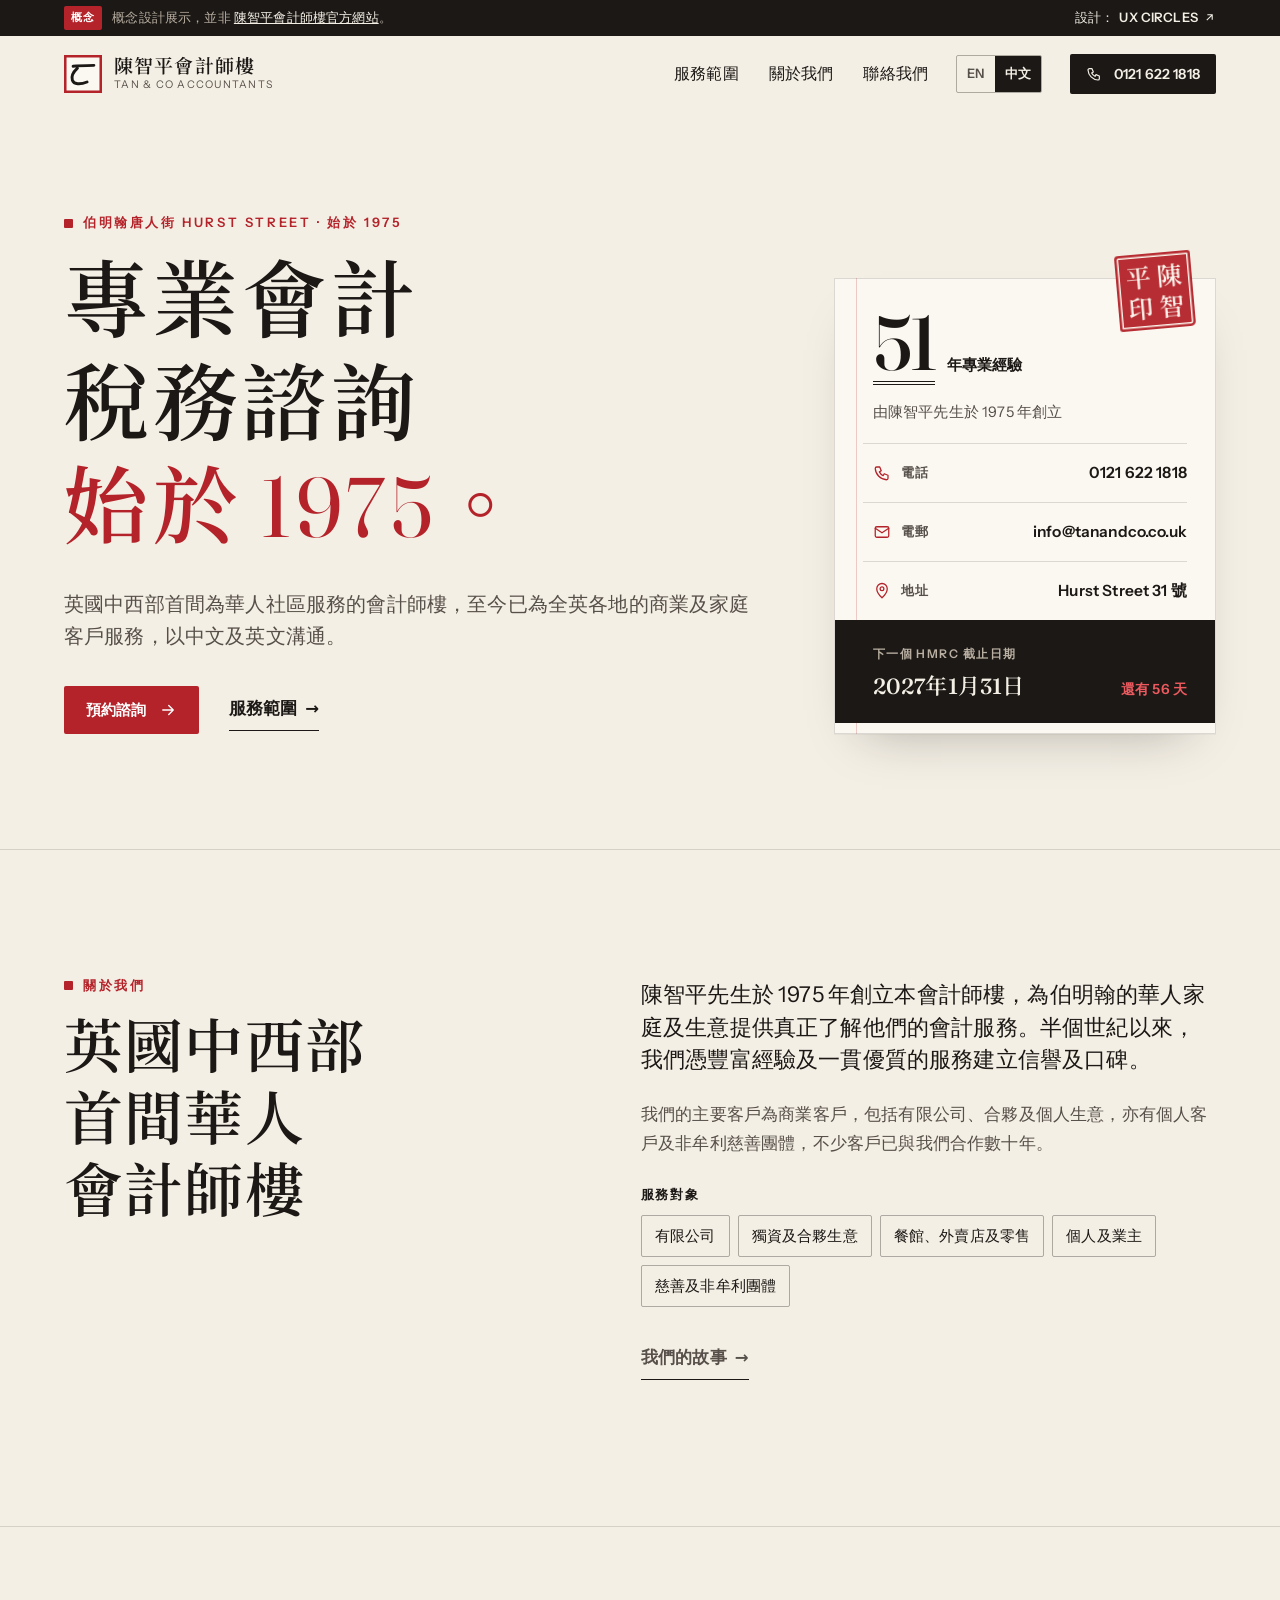
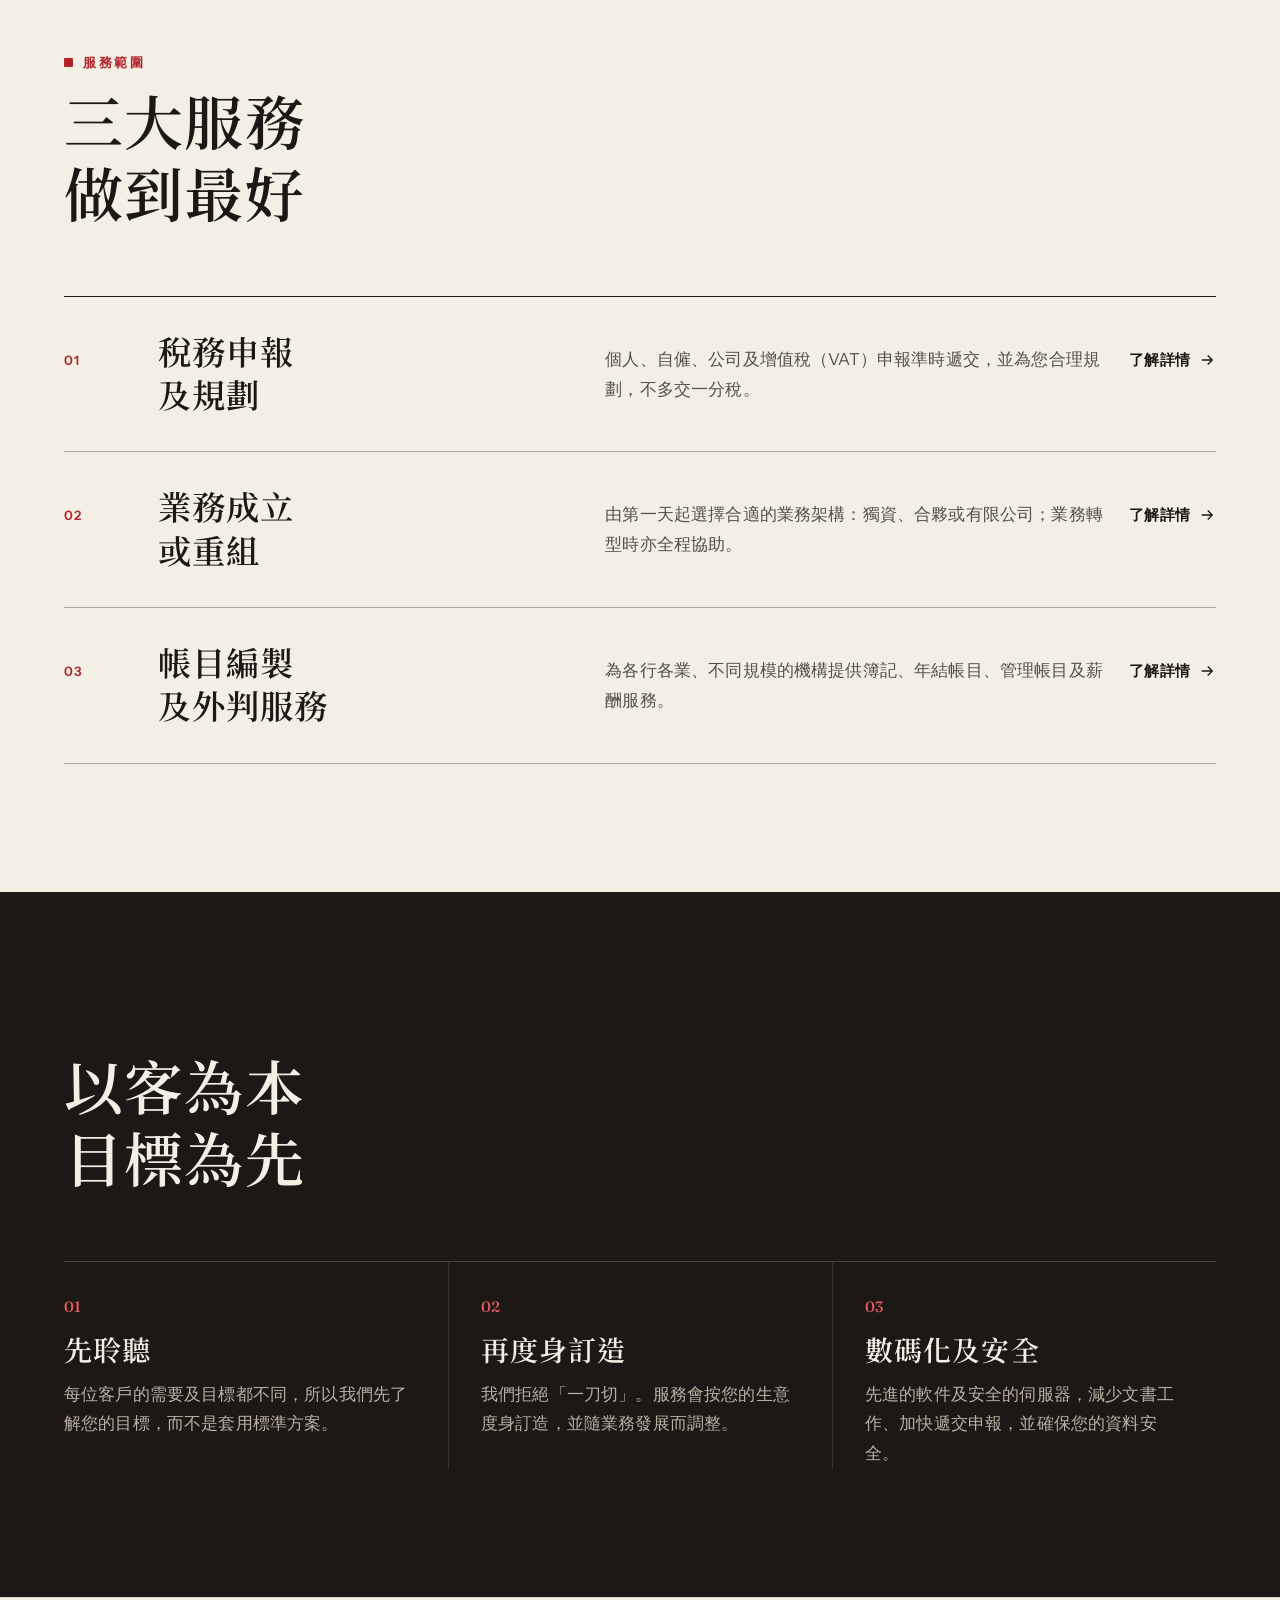
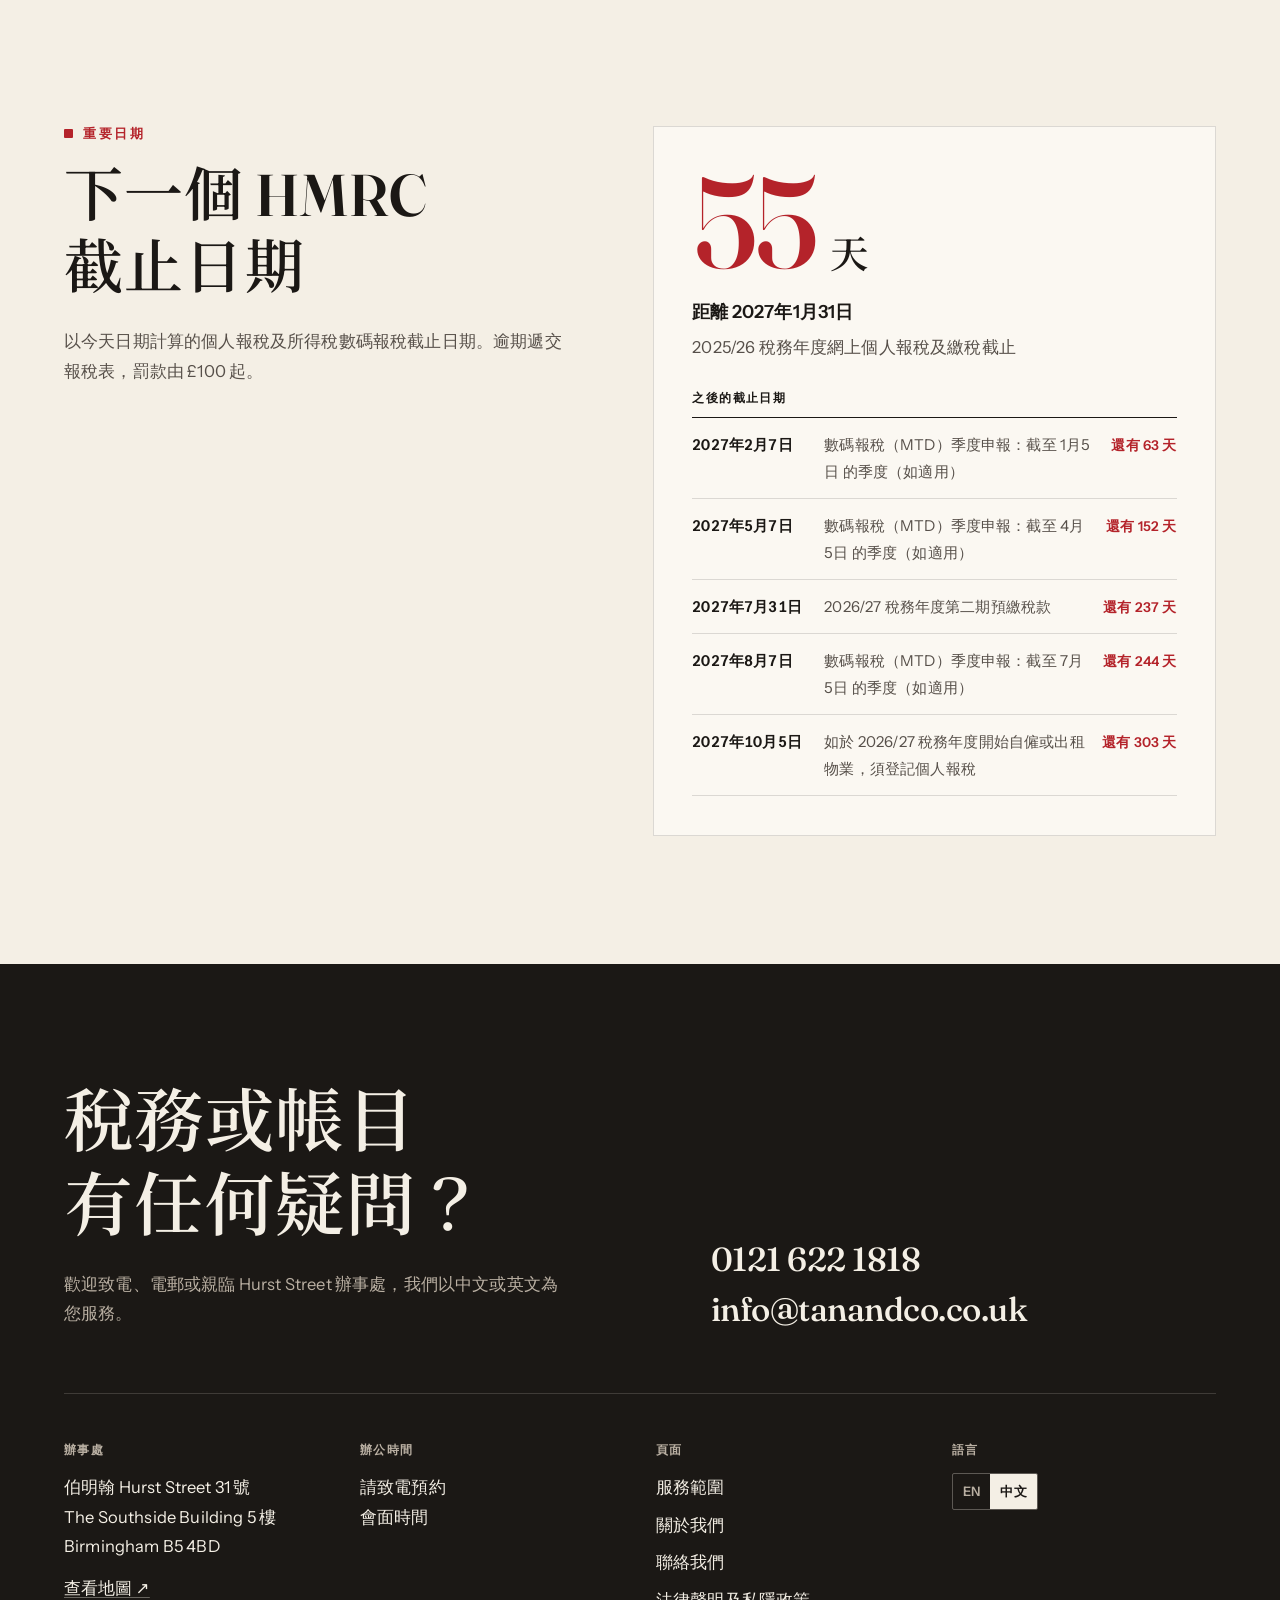
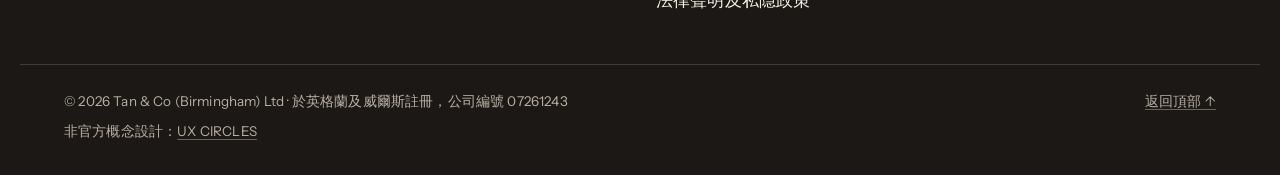
==== commit 23954c7a: "Standardise the UX CIRCLES concept credit Concept bar reads "Designed by UX CIRCLES" (設計：/设计：UX CIRC" ====
--- a/zh/index.html
+++ b/zh/index.html
@@ -28,7 +28,7 @@
 <div class="concept-bar" role="note">
   <div class="wrap concept-inner">
     <p><span class="concept-tag">概念</span><span class="concept-long">概念設計展示，並非 <a href="https://tanandco.co.uk/" target="_blank" rel="noopener">陳智平會計師樓官方網站</a>。</span></p>
-    <a href="https://ux-circles.com/web" target="_blank" rel="noopener"><span class="concept-by">設計：</span><strong>UX CIRCLES</strong> <svg viewBox="0 0 24 24" aria-hidden="true"><path d="M7 17 17 7M8 7h9v9"/></svg></a>
+    <a href="https://ux-circles.com/professionals" target="_blank" rel="noopener"><span class="concept-by">設計：</span><strong>UX CIRCLES</strong> <svg viewBox="0 0 24 24" aria-hidden="true"><path d="M7 17 17 7M8 7h9v9"/></svg></a>
   </div>
 </div>
 <header class="site-header" data-header>
@@ -190,7 +190,7 @@
     </div>
   </div>
   <div class="wrap footer-base">
-    <span>© <span data-year>2026</span> Tan &amp; Co (Birmingham) Ltd · 於英格蘭及威爾斯註冊，公司編號 07261243<br><span class="concept-note">非官方概念設計： <a class="u" href="https://ux-circles.com/web" target="_blank" rel="noopener">UX CIRCLES</a></span></span>
+    <span>© <span data-year>2026</span> Tan &amp; Co (Birmingham) Ltd · 於英格蘭及威爾斯註冊，公司編號 07261243<br><span class="concept-note">非官方概念設計：<a class="u" href="https://ux-circles.com/professionals" target="_blank" rel="noopener">UX CIRCLES</a></span></span>
     <a href="#main" class="u">返回頂部 ↑</a>
   </div>
 </footer>
